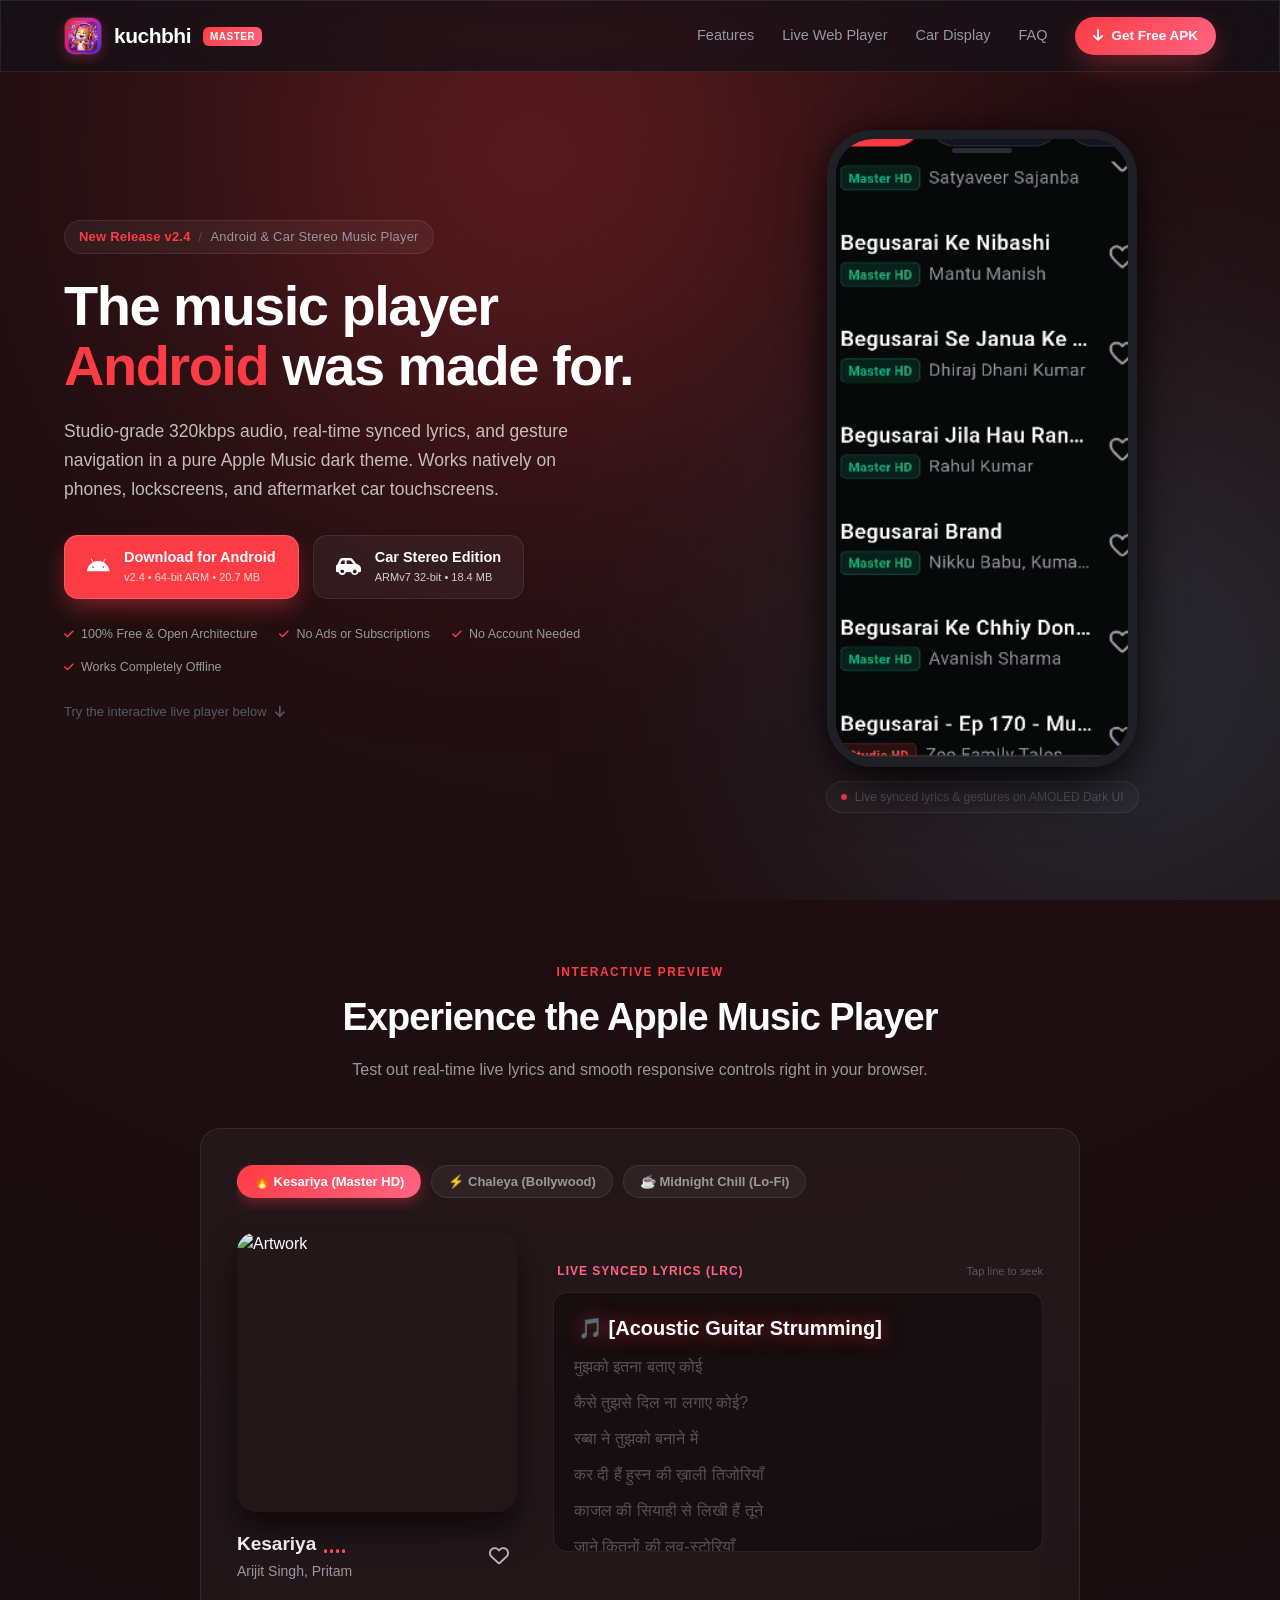
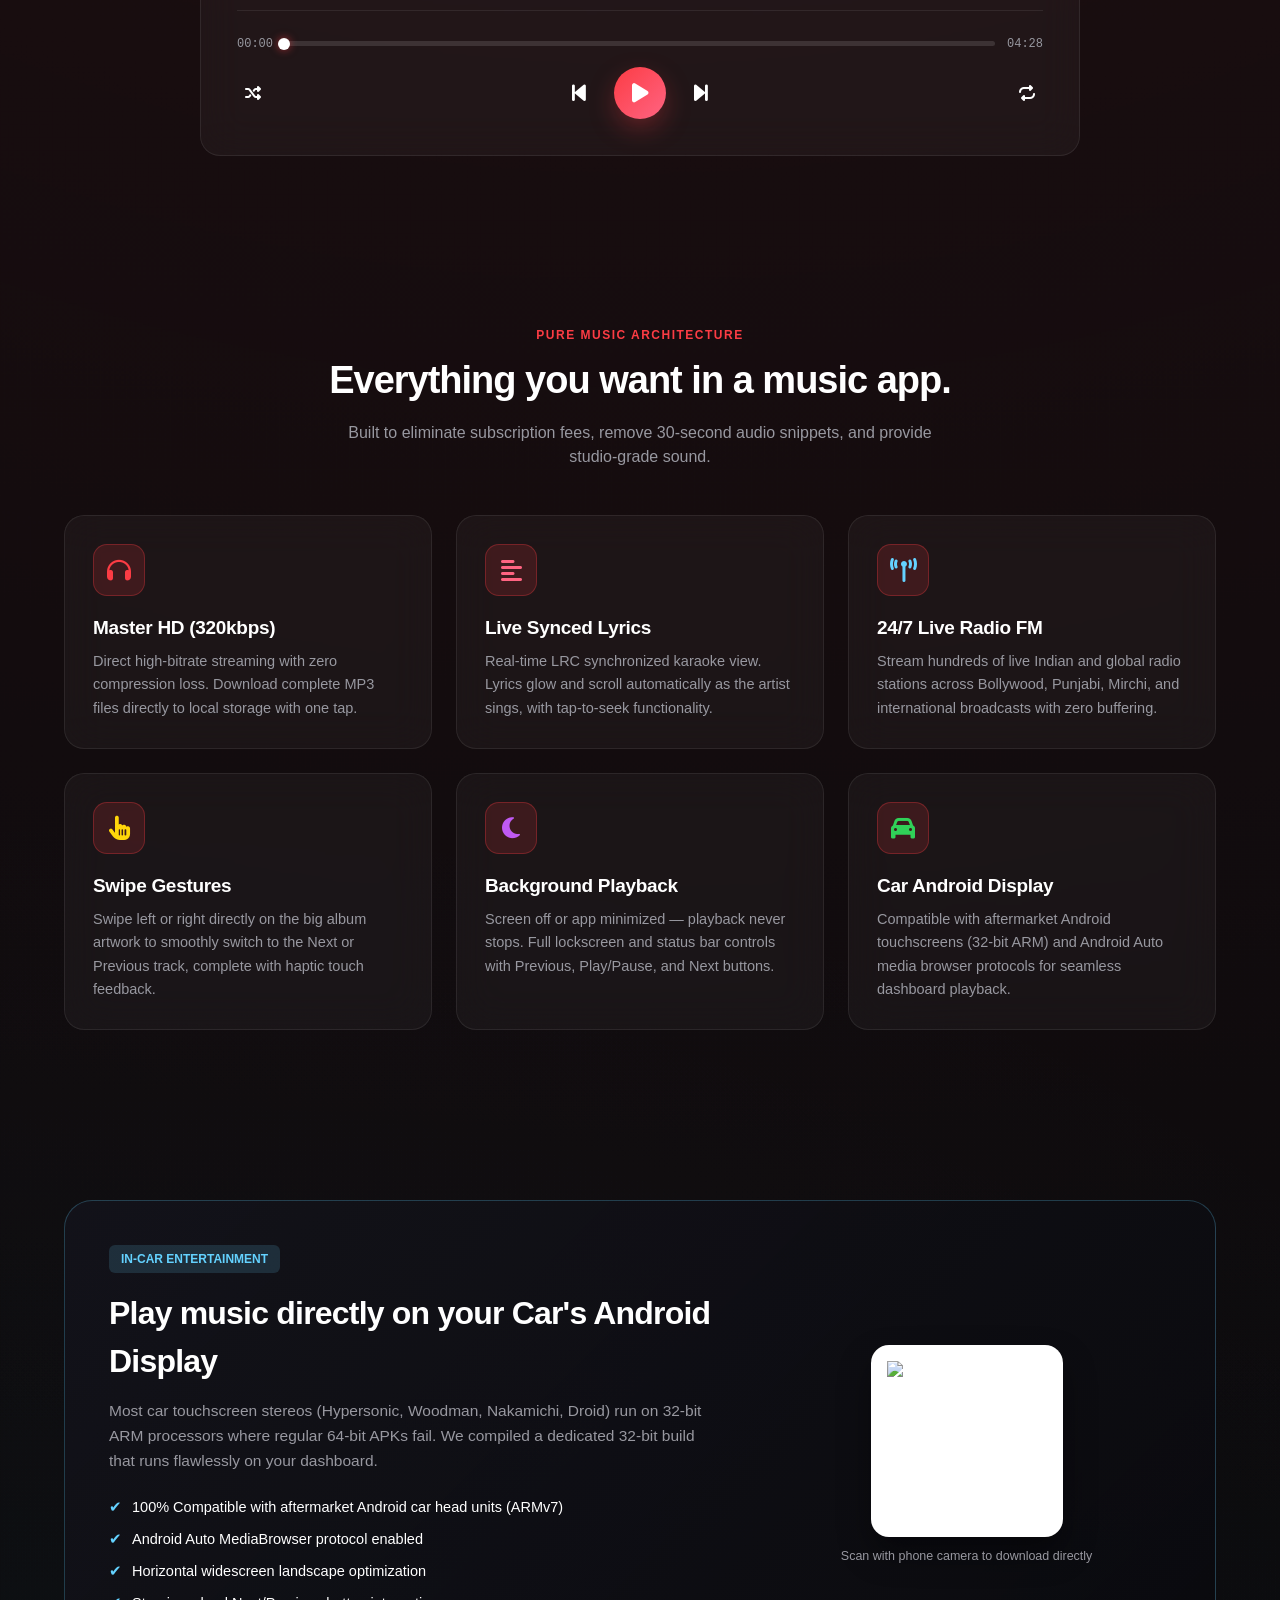
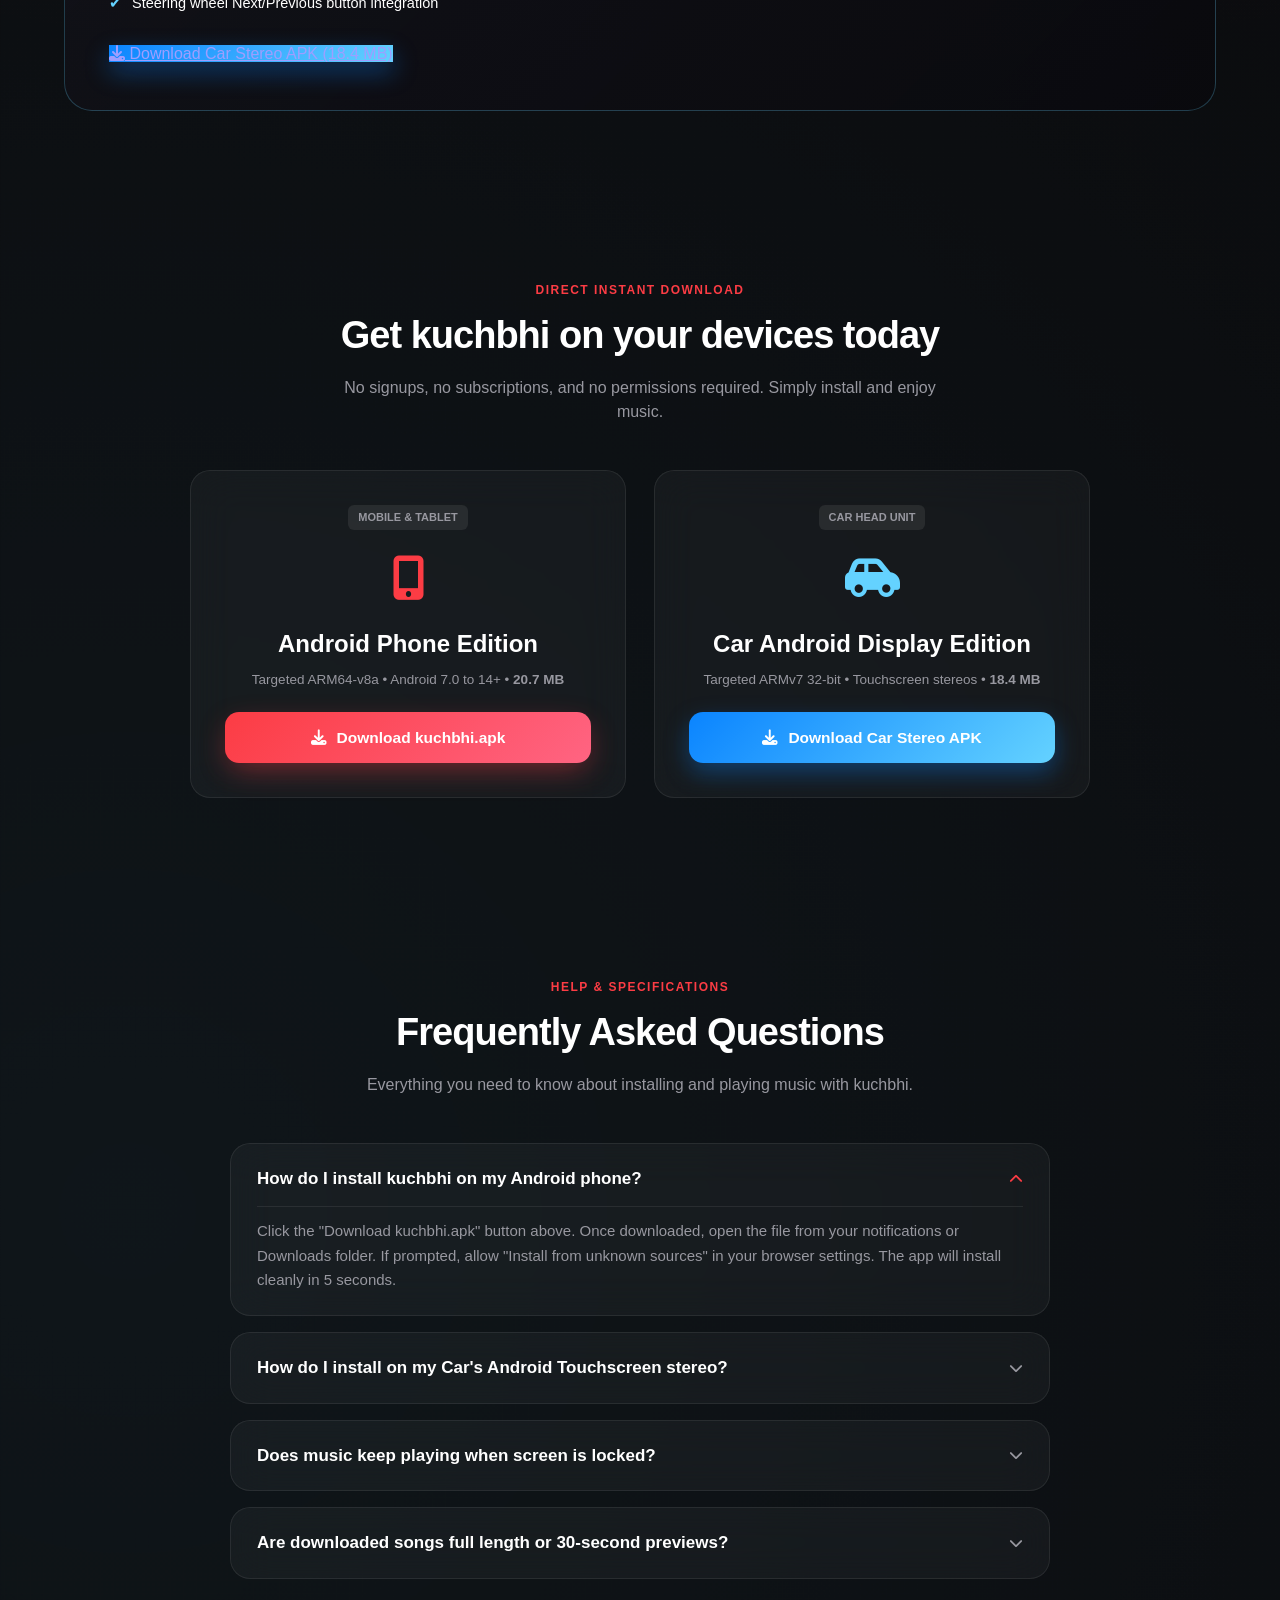
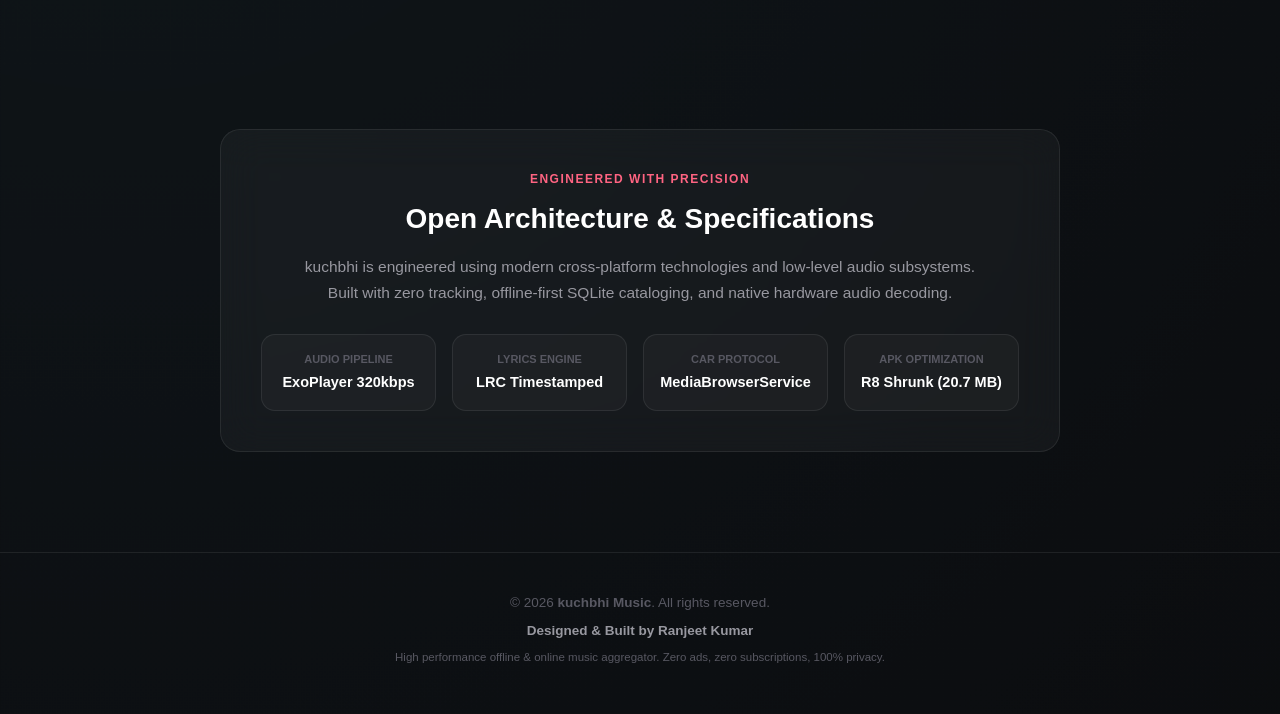
==== index.html @ eb6cc43f "feat: initial open-source release of kuchbhi music player and showcase website" ====
<!DOCTYPE html>
<html lang="en">
<head>
  <meta charset="UTF-8" />
  <meta name="viewport" content="width=device-width, initial-scale=1.0" />
  
  <!-- Primary Meta Tags -->
  <title>kuchbhi — Free Apple Music Player for Android & Car Stereo | Master 320kbps & Live Lyrics</title>
  <meta name="title" content="kuchbhi — Free Apple Music Player for Android & Car Stereo | Master 320kbps & Live Lyrics" />
  <meta name="description" content="Download kuchbhi APK — 100% Free Apple Music dark frosted audio player for Android and aftermarket Car Android touchscreens. Stream & download 320kbps Master HD, real-time synced lyrics, 24/7 Live Radio FM, and swipe gestures. Zero ads, zero subscriptions." />
  <meta name="keywords" content="kuchbhi, kuchbhi apk, apple music for android, car android display music app, 320kbps music player, offline mp3 player android, synced lyrics app, android auto music player, open source music app, music streaming apk, free music app no ads" />
  <meta name="author" content="Ranjeet Kumar" />
  <meta name="robots" content="index, follow, max-image-preview:large, max-snippet:-1, max-video-preview:-1" />
  <meta name="theme-color" content="#0A0A0C" />
  <meta name="color-scheme" content="dark" />
  <link rel="canonical" href="https://kuchbhi.app/" />

  <!-- PWA & Mobile Capabilities -->
  <link rel="manifest" href="manifest.json" />
  <meta name="mobile-web-app-capable" content="yes" />
  <meta name="apple-mobile-web-app-capable" content="yes" />
  <meta name="apple-mobile-web-app-status-bar-style" content="black-translucent" />
  <meta name="apple-mobile-web-app-title" content="kuchbhi" />

  <!-- Open Graph / Facebook / WhatsApp -->
  <meta property="og:type" content="website" />
  <meta property="og:url" content="https://kuchbhi.app/" />
  <meta property="og:title" content="kuchbhi — Free Apple Music Player for Android & Car Stereo" />
  <meta property="og:description" content="Stream & download 320kbps Master HD tracks with real-time synced lyrics, swipe controls, and Car Android screen compatibility. 100% Free, zero ads." />
  <meta property="og:image" content="https://kuchbhi.app/assets/images/kuchbhi_icon.jpg" />
  <meta property="og:image:width" content="512" />
  <meta property="og:image:height" content="512" />
  <meta property="og:image:alt" content="kuchbhi Master HD Music App Icon" />
  <meta property="og:site_name" content="kuchbhi Music" />
  <meta property="og:locale" content="en_US" />

  <!-- Twitter Cards -->
  <meta name="twitter:card" content="summary_large_image" />
  <meta name="twitter:url" content="https://kuchbhi.app/" />
  <meta name="twitter:title" content="kuchbhi — Free Apple Music Player for Android & Car" />
  <meta name="twitter:description" content="Studio Master 320kbps streaming, live synced lyrics, and aftermarket Car stereo compatibility. Zero ads, completely free." />
  <meta name="twitter:image" content="https://kuchbhi.app/assets/images/kuchbhi_icon.jpg" />

  <!-- Favicon -->
  <link rel="icon" type="image/jpeg" href="assets/images/kuchbhi_icon.jpg" />
  <link rel="apple-touch-icon" href="assets/images/kuchbhi_icon.jpg" />

  <!-- Preconnect for performance -->
  <link rel="preconnect" href="https://cdnjs.cloudflare.com" crossorigin />
  <link rel="preconnect" href="https://fonts.googleapis.com" crossorigin />
  <link rel="preconnect" href="https://c.saavncdn.com" crossorigin />

  <!-- Font Awesome Icons -->
  <link rel="stylesheet" href="https://cdnjs.cloudflare.com/ajax/libs/font-awesome/6.4.0/css/all.min.css" />

  <!-- Stylesheet -->
  <link rel="stylesheet" href="assets/css/style.css" />

  <!-- Structured Data (JSON-LD) for Rich Google Snippets -->
  <script type="application/ld+json">
  {
    "@context": "https://schema.org",
    "@graph": [
      {
        "@type": "SoftwareApplication",
        "@id": "https://kuchbhi.app/#application",
        "name": "kuchbhi",
        "operatingSystem": "Android 7.0 and up (Phone & Car Display)",
        "applicationCategory": "MultimediaApplication",
        "applicationSubCategory": "AudioApplication",
        "softwareVersion": "2.4.0",
        "fileSize": "20.7MB",
        "fileFormat": "application/vnd.android.package-archive",
        "offers": {
          "@type": "Offer",
          "price": "0",
          "priceCurrency": "USD"
        },
        "aggregateRating": {
          "@type": "AggregateRating",
          "ratingValue": "4.9",
          "ratingCount": "1250",
          "bestRating": "5",
          "worstRating": "1"
        },
        "author": {
          "@type": "Person",
          "name": "Ranjeet Kumar"
        },
        "description": "100% Free Apple Music inspired Master HD audio player and music downloader for Android and Car Touchscreen stereos. Features real-time synced lyrics, 24/7 Live FM, swipe gestures, and zero advertisements.",
        "downloadUrl": "https://kuchbhi.app/downloads/kuchbhi.apk",
        "screenshot": "https://kuchbhi.app/assets/images/app_screenshot.png",
        "featureList": [
          "320kbps Master HD Audio",
          "Real-time Synced Karaoke Lyrics (LRC)",
          "Aftermarket Car Android Display Compatibility (ARMv7 32-bit)",
          "Swipe Gestures on Album Art",
          "24/7 Live Radio FM Stations",
          "Instant 0ms Favorite Reactivity",
          "Background Playback & Lockscreen Notification Controls",
          "Offline MP3 Downloads with Tagging"
        ]
      },
      {
        "@type": "WebSite",
        "@id": "https://kuchbhi.app/#website",
        "url": "https://kuchbhi.app/",
        "name": "kuchbhi Music",
        "description": "Apple Music Inspired Master HD Music Player for Android & Car Stereo",
        "publisher": {
          "@type": "Person",
          "name": "Ranjeet Kumar"
        }
      },
      {
        "@type": "FAQPage",
        "@id": "https://kuchbhi.app/#faq",
        "mainEntity": [
          {
            "@type": "Question",
            "name": "Is kuchbhi really 100% free with no subscription or advertisements?",
            "acceptedAnswer": {
              "@type": "Answer",
              "text": "Yes! kuchbhi is completely free with zero subscription fees, zero premium paywalls, and zero ads. You get full access to 320kbps Master HD streaming, real-time live lyrics, and unlimited offline downloads directly out of the box."
            }
          },
          {
            "@type": "Question",
            "name": "Why didn't normal music apps work on my Car's Android Display?",
            "acceptedAnswer": {
              "@type": "Answer",
              "text": "Most aftermarket Android touchscreen car stereos (Hypersonic, Woodman, Droid, Allwinner) run on 32-bit ARM (armeabi-v7a) processors. Typical phone APKs are 64-bit (arm64-v8a) which fail to install. We provide a dedicated 32-bit APK (kuchbhi-car-display.apk) optimized for car stereo hardware."
            }
          },
          {
            "@type": "Question",
            "name": "How does the real-time Synced Lyrics (LRC) work?",
            "acceptedAnswer": {
              "@type": "Answer",
              "text": "The app parses timestamped LRC files with millisecond precision, highlighting the currently sung line with Apple Music-style frosted glow and smooth auto-scrolling. You can also tap any line to seek directly to that second."
            }
          },
          {
            "@type": "Question",
            "name": "Does music keep playing in the background when my phone screen is locked?",
            "acceptedAnswer": {
              "@type": "Answer",
              "text": "Yes. kuchbhi uses a persistent native Android Foreground Audio Service with lockscreen playback controls, notification buttons (Previous, Play/Pause, Next), and uninterrupted background playback."
            }
          },
          {
            "@type": "Question",
            "name": "Are downloaded songs full length or 30-second previews?",
            "acceptedAnswer": {
              "@type": "Answer",
              "text": "All tracks in kuchbhi are 100% full-length songs in CD Master 320kbps audio quality. 30-second preview clips have been completely eliminated."
            }
          }
        ]
      }
    ]
  }
  </script>
</head>
<body>

  <!-- Ambient Light Glow Blobs (Contained to prevent horizontal scrolling) -->
  <div class="ambient-glow-wrapper" aria-hidden="true">
    <div class="ambient-glow glow-1"></div>
    <div class="ambient-glow glow-2"></div>
  </div>

  <!-- Navigation Bar -->
  <header class="site-header">
    <nav class="navbar glass" aria-label="Main Navigation">
      <div class="container nav-container">
        <a href="#" class="nav-brand" aria-label="kuchbhi Home">
          <img src="assets/images/kuchbhi_icon.jpg" alt="kuchbhi Logo" width="38" height="38" />
          <span class="brand-text">kuchbhi</span>
          <span class="brand-badge">MASTER</span>
        </a>

        <!-- Desktop Navigation Links -->
        <div class="nav-links">
          <a href="#features" class="nav-link">Features</a>
          <a href="#player-demo" class="nav-link">Live Web Player</a>
          <a href="#car-support" class="nav-link">Car Display</a>
          <a href="#faq" class="nav-link">FAQ</a>
          <a href="#download" class="btn-nav-download" aria-label="Download kuchbhi APK">
            <i class="fas fa-arrow-down"></i> Get Free APK
          </a>
        </div>

        <!-- Mobile Quick Actions -->
        <div class="nav-mobile-actions">
          <a href="#download" class="btn-nav-mobile-apk" aria-label="Download APK">
            <i class="fas fa-download"></i> Get APK
          </a>
          <button class="nav-toggle" id="nav-toggle" aria-label="Toggle navigation menu" type="button">
            <i class="fas fa-bars"></i>
          </button>
        </div>
      </div>
    </nav>
  </header>

  <!-- Main Content Landmark -->
  <main id="main-content">

  <!-- Hero Section — Human-Crafted, Authentic, Grounded -->
  <section class="hero" id="home">
    <div class="container hero-grid">
      <div class="hero-content">
        <!-- Eyebrow Tag -->
        <div class="hero-eyebrow">
          <span class="eyebrow-accent">New Release v2.4</span>
          <span style="opacity: 0.35;">/</span>
          <span>Android & Car Stereo Music Player</span>
        </div>

        <!-- Headline -->
        <h1 class="hero-title">
          The music player<br />
          <span class="text-accent">Android</span> was made for.
        </h1>

        <!-- Subtitle -->
        <p class="hero-subtitle">
          Studio-grade 320kbps audio, real-time synced lyrics, and gesture navigation in a pure Apple Music dark theme. Works natively on phones, lockscreens, and aftermarket car touchscreens.
        </p>

        <!-- Solid Download Action Buttons -->
        <div class="hero-actions">
          <a href="downloads/kuchbhi.apk" download class="btn-download-primary" title="Download kuchbhi APK for Android Phone">
            <i class="fab fa-android btn-download-icon"></i>
            <div class="btn-download-text">
              <strong>Download for Android</strong>
              <span>v2.4 • 64-bit ARM • 20.7 MB</span>
            </div>
          </a>

          <a href="downloads/kuchbhi-car-display.apk" download class="btn-download-secondary" title="Download kuchbhi APK for Car Android Touchscreen">
            <i class="fas fa-car-side btn-download-icon"></i>
            <div class="btn-download-text">
              <strong>Car Stereo Edition</strong>
              <span>ARMv7 32-bit • 18.4 MB</span>
            </div>
          </a>
        </div>

        <!-- Honest Value Checklist -->
        <div class="hero-guarantee">
          <span><i class="fas fa-check"></i> 100% Free & Open Architecture</span>
          <span><i class="fas fa-check"></i> No Ads or Subscriptions</span>
          <span><i class="fas fa-check"></i> No Account Needed</span>
          <span><i class="fas fa-check"></i> Works Completely Offline</span>
        </div>

        <!-- Try Web Player invitation -->
        <div class="hero-try-web">
          <a href="#player-demo" class="hero-web-link">
            <span>Try the interactive live player below</span>
            <i class="fas fa-arrow-down"></i>
          </a>
        </div>
      </div>

      <!-- Authentic Device Showcase (Proportional, Real Screenshot, Clean) -->
      <div class="hero-device-showcase">
        <div class="device-frame">
          <div class="device-speaker"></div>
          <img src="assets/images/app_screenshot.png" alt="kuchbhi Android player interface showing Kesariya and synced lyrics" class="device-screen" loading="eager" />
        </div>
        <div class="device-caption">
          <span class="caption-dot"></span>
          <span>Live synced lyrics & gestures on AMOLED Dark UI</span>
        </div>
      </div>
    </div>
  </section>

  <!-- Live Web Player Demo Section -->
  <section class="demo-section" id="player-demo">
    <div class="container">
      <div class="section-header">
        <div class="section-tag">Interactive Preview</div>
        <h2 class="section-title">Experience the Apple Music Player</h2>
        <p class="section-subtitle">
          Test out real-time live lyrics and smooth responsive controls right in your browser.
        </p>
      </div>

      <div class="glass-card player-demo-card">
        <!-- Song Selector Pills -->
        <div class="demo-song-selector">
          <button class="demo-song-pill active">🔥 Kesariya (Master HD)</button>
          <button class="demo-song-pill">⚡ Chaleya (Bollywood)</button>
          <button class="demo-song-pill">☕ Midnight Chill (Lo-Fi)</button>
        </div>

        <div class="player-demo-grid">
          <!-- Artwork & Title -->
          <div class="player-left">
            <div class="player-artwork-box">
              <img id="player-artwork" src="https://c.saavncdn.com/191/Kesariya-From-Brahmastra-Hindi-2022-20220717092820-500x500.jpg" alt="Artwork" />
            </div>
            <div style="margin-top: 18px; display: flex; justify-content: space-between; align-items: center;">
              <div>
                <div style="display: flex; align-items: center; gap: 8px;">
                  <h3 id="player-title" style="font-size: 19px; font-weight: 750;">Kesariya</h3>
                  <!-- Soundwave Equalizer -->
                  <div id="player-soundwave" class="soundwave paused">
                    <span class="soundwave-bar"></span>
                    <span class="soundwave-bar"></span>
                    <span class="soundwave-bar"></span>
                    <span class="soundwave-bar"></span>
                  </div>
                </div>
                <p id="player-artist" style="font-size: 14px; color: var(--text-secondary); margin-top: 2px;">Arijit Singh, Pritam</p>
              </div>
              <button id="player-fav-btn" class="btn-control" style="font-size: 20px;">
                <i class="far fa-heart" style="color: rgba(255,255,255,0.7);"></i>
              </button>
            </div>
          </div>

          <!-- Real-Time Live Lyrics Box -->
          <div class="player-right">
            <div style="display: flex; justify-content: space-between; align-items: center; margin-bottom: 12px;">
              <span style="font-size: 12px; font-weight: 700; color: var(--apple-pink); text-transform: uppercase; letter-spacing: 1px;">
                <i class="fas fa-sparkles"></i> Live Synced Lyrics (LRC)
              </span>
              <span style="font-size: 11px; color: var(--text-muted);">Tap line to seek</span>
            </div>

            <div id="lyrics-container" class="live-lyrics-pane">
              <!-- Lyrics loaded dynamically by player.js -->
            </div>
          </div>
        </div>

        <!-- Controls & Progress Bar -->
        <div class="player-controls-strip">
          <div class="progress-bar-container">
            <span id="time-current" class="time-label">00:00</span>
            <div id="progress-track" class="progress-track">
              <div id="progress-fill" class="progress-fill"></div>
            </div>
            <span id="time-total" class="time-label">04:28</span>
          </div>

          <div class="controls-actions">
            <div style="display: flex; gap: 8px;">
              <button class="btn-control"><i class="fas fa-random" style="font-size: 16px;"></i></button>
            </div>

            <div style="display: flex; align-items: center; gap: 20px;">
              <button id="prev-btn" class="btn-control"><i class="fas fa-backward-step"></i></button>
              <button id="play-btn" class="btn-control btn-play-large"><i class="fas fa-play"></i></button>
              <button id="next-btn" class="btn-control"><i class="fas fa-forward-step"></i></button>
            </div>

            <div style="display: flex; gap: 8px;">
              <button class="btn-control"><i class="fas fa-repeat" style="font-size: 16px;"></i></button>
            </div>
          </div>
        </div>
      </div>
    </div>
  </section>

  <!-- Features Grid Section -->
  <section class="features-section" id="features">
    <div class="container">
      <div class="section-header">
        <div class="section-tag">Pure Music Architecture</div>
        <h2 class="section-title">Everything you want in a music app.</h2>
        <p class="section-subtitle">
          Built to eliminate subscription fees, remove 30-second audio snippets, and provide studio-grade sound.
        </p>
      </div>

      <div class="features-grid">
        <!-- Feature 1 -->
        <div class="glass-card feature-card">
          <div class="feature-icon-box">
            <i class="fas fa-headphones" style="color: var(--apple-red);"></i>
          </div>
          <h3 class="feature-title">Master HD (320kbps)</h3>
          <p class="feature-desc">
            Direct high-bitrate streaming with zero compression loss. Download complete MP3 files directly to local storage with one tap.
          </p>
        </div>

        <!-- Feature 2 -->
        <div class="glass-card feature-card">
          <div class="feature-icon-box">
            <i class="fas fa-align-left" style="color: var(--apple-pink);"></i>
          </div>
          <h3 class="feature-title">Live Synced Lyrics</h3>
          <p class="feature-desc">
            Real-time LRC synchronized karaoke view. Lyrics glow and scroll automatically as the artist sings, with tap-to-seek functionality.
          </p>
        </div>

        <!-- Feature 3 -->
        <div class="glass-card feature-card">
          <div class="feature-icon-box">
            <i class="fas fa-broadcast-tower" style="color: var(--accent-cyan);"></i>
          </div>
          <h3 class="feature-title">24/7 Live Radio FM</h3>
          <p class="feature-desc">
            Stream hundreds of live Indian and global radio stations across Bollywood, Punjabi, Mirchi, and international broadcasts with zero buffering.
          </p>
        </div>

        <!-- Feature 4 -->
        <div class="glass-card feature-card">
          <div class="feature-icon-box">
            <i class="fas fa-hand-pointer" style="color: var(--accent-amber);"></i>
          </div>
          <h3 class="feature-title">Swipe Gestures</h3>
          <p class="feature-desc">
            Swipe left or right directly on the big album artwork to smoothly switch to the Next or Previous track, complete with haptic touch feedback.
          </p>
        </div>

        <!-- Feature 5 -->
        <div class="glass-card feature-card">
          <div class="feature-icon-box">
            <i class="fas fa-moon" style="color: var(--accent-purple);"></i>
          </div>
          <h3 class="feature-title">Background Playback</h3>
          <p class="feature-desc">
            Screen off or app minimized — playback never stops. Full lockscreen and status bar controls with Previous, Play/Pause, and Next buttons.
          </p>
        </div>

        <!-- Feature 6 -->
        <div class="glass-card feature-card">
          <div class="feature-icon-box">
            <i class="fas fa-car" style="color: var(--accent-green);"></i>
          </div>
          <h3 class="feature-title">Car Android Display</h3>
          <p class="feature-desc">
            Compatible with aftermarket Android touchscreens (32-bit ARM) and Android Auto media browser protocols for seamless dashboard playback.
          </p>
        </div>
      </div>
    </div>
  </section>

  <!-- Car Android Display Spotlight -->
  <section class="car-spotlight" id="car-support">
    <div class="container">
      <div class="car-card">
        <div class="car-info">
          <span class="car-badge">In-Car Entertainment</span>
          <h2 class="car-title">Play music directly on your Car's Android Display</h2>
          <p class="car-desc">
            Most car touchscreen stereos (Hypersonic, Woodman, Nakamichi, Droid) run on 32-bit ARM processors where regular 64-bit APKs fail. We compiled a dedicated 32-bit build that runs flawlessly on your dashboard.
          </p>
          <ul class="car-features-list">
            <li><span>✔</span> 100% Compatible with aftermarket Android car head units (ARMv7)</li>
            <li><span>✔</span> Android Auto MediaBrowser protocol enabled</li>
            <li><span>✔</span> Horizontal widescreen landscape optimization</li>
            <li><span>✔</span> Steering wheel Next/Previous button integration</li>
          </ul>

          <a href="downloads/kuchbhi-car-display.apk" download class="btn-primary" style="background: linear-gradient(135deg, #0A84FF, #64D2FF); box-shadow: 0 10px 25px rgba(10, 132, 255, 0.4);">
            <i class="fas fa-download"></i> Download Car Stereo APK (18.4 MB)
          </a>
        </div>

        <div style="text-align: center;">
          <div class="qr-box">
            <!-- Dynamic QR Code pointing to downloads -->
            <img src="https://api.qrserver.com/v1/create-qr-code/?size=180x180&data=https://kuchbhi.app/download" alt="Download QR Code" />
          </div>
          <p style="font-size: 12.5px; color: var(--text-secondary); margin-top: 10px;">
            Scan with phone camera to download directly
          </p>
        </div>
      </div>
    </div>
  </section>

  <!-- Download Section -->
  <section class="download-section" id="download">
    <div class="container">
      <div class="section-header">
        <div class="section-tag">Direct Instant Download</div>
        <h2 class="section-title">Get kuchbhi on your devices today</h2>
        <p class="section-subtitle">
          No signups, no subscriptions, and no permissions required. Simply install and enjoy music.
        </p>
      </div>

      <div class="download-cards-grid">
        <!-- Mobile Download Card -->
        <div class="glass-card download-card">
          <span class="download-card-badge">MOBILE & TABLET</span>
          <div style="font-size: 44px; color: var(--apple-red); margin-bottom: 14px;">
            <i class="fas fa-mobile-screen-button"></i>
          </div>
          <h3 class="download-card-title">Android Phone Edition</h3>
          <p class="download-card-meta">
            Targeted ARM64-v8a • Android 7.0 to 14+ • <strong>20.7 MB</strong>
          </p>
          <a href="downloads/kuchbhi.apk" download class="btn-download-big btn-mobile-download">
            <i class="fas fa-download"></i> Download kuchbhi.apk
          </a>
        </div>

        <!-- Car Stereo Download Card -->
        <div class="glass-card download-card">
          <span class="download-card-badge">CAR HEAD UNIT</span>
          <div style="font-size: 44px; color: var(--accent-cyan); margin-bottom: 14px;">
            <i class="fas fa-car-side"></i>
          </div>
          <h3 class="download-card-title">Car Android Display Edition</h3>
          <p class="download-card-meta">
            Targeted ARMv7 32-bit • Touchscreen stereos • <strong>18.4 MB</strong>
          </p>
          <a href="downloads/kuchbhi-car-display.apk" download class="btn-download-big btn-car-download">
            <i class="fas fa-download"></i> Download Car Stereo APK
          </a>
        </div>
      </div>
    </div>
  </section>

  <!-- FAQ Section -->
  <section class="faq-section" id="faq">
    <div class="container">
      <div class="section-header">
        <div class="section-tag">Help & Specifications</div>
        <h2 class="section-title">Frequently Asked Questions</h2>
        <p class="section-subtitle">
          Everything you need to know about installing and playing music with kuchbhi.
        </p>
      </div>

      <div class="faq-grid">
        <div class="glass-card faq-card open">
          <div class="faq-header">
            <span>How do I install kuchbhi on my Android phone?</span>
            <i class="fas fa-chevron-down faq-icon"></i>
          </div>
          <div class="faq-answer">
            Click the "Download kuchbhi.apk" button above. Once downloaded, open the file from your notifications or Downloads folder. If prompted, allow "Install from unknown sources" in your browser settings. The app will install cleanly in 5 seconds.
          </div>
        </div>

        <div class="glass-card faq-card">
          <div class="faq-header">
            <span>How do I install on my Car's Android Touchscreen stereo?</span>
            <i class="fas fa-chevron-down faq-icon"></i>
          </div>
          <div class="faq-answer">
            Download the <strong>"Car Android Display Edition" (18.4 MB)</strong>. Copy the APK file to a USB pen drive, plug the pen drive into your car's USB port, open the File Manager app on your car screen, and tap the APK to install. It is specially compiled for 32-bit car processors (Woodman, Hypersonic, Droid, Allwinner).
          </div>
        </div>

        <div class="glass-card faq-card">
          <div class="faq-header">
            <span>Does music keep playing when screen is locked?</span>
            <i class="fas fa-chevron-down faq-icon"></i>
          </div>
          <div class="faq-answer">
            Yes! kuchbhi utilizes Android foreground media service and ExoPlayer native playlist architecture. Playback continues uninterrupted in the background, with full media controls (Previous, Play/Pause, Next) available on your lockscreen and notification drawer.
          </div>
        </div>

        <div class="glass-card faq-card">
          <div class="faq-header">
            <span>Are downloaded songs full length or 30-second previews?</span>
            <i class="fas fa-chevron-down faq-icon"></i>
          </div>
          <div class="faq-answer">
            All tracks in kuchbhi are 100% full-length songs (3 to 6+ minutes) in CD Master 320kbps audio quality. 30-second preview clips have been completely eliminated.
          </div>
        </div>
      </div>
    </div>
  </section>

  <!-- Technical Overview & Architecture Section (Zero Personal Info) -->
  <section class="overview-section">
    <div class="container">
      <div class="glass-card overview-card">
        <div class="overview-tag">Engineered with Precision</div>
        <h2 class="overview-title">Open Architecture & Specifications</h2>
        <p class="overview-desc">
          kuchbhi is engineered using modern cross-platform technologies and low-level audio subsystems. Built with zero tracking, offline-first SQLite cataloging, and native hardware audio decoding.
        </p>

        <div class="specs-grid">
          <div class="spec-box">
            <div class="spec-title">Audio Pipeline</div>
            <div class="spec-val">ExoPlayer 320kbps</div>
          </div>
          <div class="spec-box">
            <div class="spec-title">Lyrics Engine</div>
            <div class="spec-val">LRC Timestamped</div>
          </div>
          <div class="spec-box">
            <div class="spec-title">Car Protocol</div>
            <div class="spec-val">MediaBrowserService</div>
          </div>
          <div class="spec-box">
            <div class="spec-title">APK Optimization</div>
            <div class="spec-val">R8 Shrunk (20.7 MB)</div>
          </div>
        </div>
      </div>
    </div>
  </section>
  </main>

  <!-- Footer -->
  <footer class="footer">
    <div class="container">
      <p>
        &copy; 2026 <strong>kuchbhi Music</strong>. All rights reserved.
      </p>
      <p class="footer-credit">
        Designed & Built by <strong>Ranjeet Kumar</strong>
      </p>
      <p style="font-size: 11.5px; color: var(--text-muted); margin-top: 6px;">
        High performance offline & online music aggregator. Zero ads, zero subscriptions, 100% privacy.
      </p>
    </div>
  </footer>

  <!-- Scripts -->
  <script src="assets/js/player.js"></script>
</body>
</html>
---- assets/css/style.css ----
/* ===================================================================
   kuchbhi — Apple Music Inspired Dark Showcase Website
   Designed for High Impact, Glassmorphism, and Fluid Responsiveness
   =================================================================== */

:root {
  --bg-primary: #0A0A0C;
  --bg-secondary: #121216;
  --bg-glass: rgba(18, 18, 24, 0.78);
  --bg-glass-card: rgba(255, 255, 255, 0.04);
  --bg-glass-card-hover: rgba(255, 255, 255, 0.07);

  --apple-red: #FC3C44;
  --apple-pink: #FF6482;
  --apple-gradient: linear-gradient(135deg, #FC3C44 0%, #FF6482 100%);
  --accent-cyan: #64D2FF;
  --accent-green: #30D158;
  --accent-amber: #FFD60A;
  --accent-purple: #BF5AF2;

  --border-light: rgba(255, 255, 255, 0.08);
  --border-hover: rgba(252, 60, 68, 0.4);

  --text-primary: #FFFFFF;
  --text-secondary: #9898A0;
  --text-muted: #585862;

  --font-family: -apple-system, BlinkMacSystemFont, "SF Pro Display", "SF Pro Text", "Inter", "Segoe UI", sans-serif;
  --shadow-red: 0 10px 30px -5px rgba(252, 60, 68, 0.45);
  --shadow-card: 0 20px 40px -15px rgba(0, 0, 0, 0.75);
  --radius-sm: 8px;
  --radius-md: 14px;
  --radius-lg: 20px;
  --radius-xl: 28px;
}

* {
  margin: 0;
  padding: 0;
  box-sizing: border-box;
}

html, body {
  width: 100%;
  max-width: 100vw;
  overflow-x: hidden;
  position: relative;
}

html {
  scroll-behavior: smooth;
  font-family: var(--font-family);
  background-color: var(--bg-primary);
  color: var(--text-primary);
  -webkit-font-smoothing: antialiased;
}

body {
  background: radial-gradient(circle at 50% 0%, rgba(252, 60, 68, 0.12) 0%, transparent 60%),
              radial-gradient(circle at 10% 80%, rgba(100, 210, 255, 0.06) 0%, transparent 45%),
              var(--bg-primary);
  min-height: 100vh;
  line-height: 1.5;
}

/* Scrollbar */
::-webkit-scrollbar {
  width: 8px;
}
::-webkit-scrollbar-track {
  background: var(--bg-primary);
}
::-webkit-scrollbar-thumb {
  background: rgba(255, 255, 255, 0.15);
  border-radius: 4px;
}
::-webkit-scrollbar-thumb:hover {
  background: var(--apple-red);
}

/* Ambient Background Blur Blobs (Contained within fixed boundary) */
.ambient-glow-wrapper {
  position: fixed;
  top: 0;
  left: 0;
  width: 100vw;
  height: 100vh;
  overflow: hidden;
  pointer-events: none;
  z-index: 0;
}

.ambient-glow {
  position: absolute;
  width: 550px;
  height: 550px;
  border-radius: 50%;
  filter: blur(150px);
  pointer-events: none;
  z-index: 0;
  opacity: 0.32;
}
.glow-1 {
  top: -120px;
  left: 20%;
  background: var(--apple-red);
}
.glow-2 {
  top: 45%;
  right: -120px;
  background: var(--accent-cyan);
  opacity: 0.18;
}

/* Container */
.container {
  width: 100%;
  max-width: 1200px;
  margin: 0 auto;
  padding: 0 clamp(16px, 4vw, 24px);
  position: relative;
  z-index: 1;
}

/* Glassmorphism Classes */
.glass {
  background: var(--bg-glass);
  backdrop-filter: blur(28px) saturate(180%);
  -webkit-backdrop-filter: blur(28px) saturate(180%);
  border: 1px solid var(--border-light);
}

.glass-card {
  background: var(--bg-glass-card);
  backdrop-filter: blur(20px);
  -webkit-backdrop-filter: blur(20px);
  border: 1px solid var(--border-light);
  border-radius: var(--radius-lg);
  transition: all 0.3s cubic-bezier(0.16, 1, 0.3, 1);
}

.glass-card:hover {
  background: var(--bg-glass-card-hover);
  border-color: var(--border-hover);
  transform: translateY(-4px);
  box-shadow: var(--shadow-card);
}

/* Navigation Bar */
.navbar {
  position: fixed;
  top: 0;
  left: 0;
  right: 0;
  height: 72px;
  z-index: 1000;
  display: flex;
  align-items: center;
  border-bottom: 1px solid var(--border-light);
}

.nav-container {
  display: flex;
  justify-content: space-between;
  align-items: center;
  width: 100%;
}

.nav-brand {
  display: flex;
  align-items: center;
  gap: 12px;
  text-decoration: none;
  color: var(--text-primary);
}

.nav-brand img {
  width: 38px;
  height: 38px;
  border-radius: 10px;
  border: 1.5px solid rgba(255, 255, 255, 0.15);
  box-shadow: 0 4px 12px rgba(252, 60, 68, 0.25);
}

.brand-text {
  font-size: 21px;
  font-weight: 800;
  letter-spacing: -0.5px;
}

.brand-badge {
  font-size: 10px;
  background: var(--apple-gradient);
  color: #fff;
  padding: 2px 7px;
  border-radius: 6px;
  font-weight: 700;
  text-transform: uppercase;
  letter-spacing: 0.5px;
}

.nav-links {
  display: flex;
  align-items: center;
  gap: 28px;
}

.nav-link {
  color: var(--text-secondary);
  text-decoration: none;
  font-size: 14.5px;
  font-weight: 500;
  transition: color 0.2s;
}

.nav-link:hover {
  color: var(--text-primary);
}

.btn-nav-download {
  display: inline-flex;
  align-items: center;
  gap: 8px;
  padding: 9px 18px;
  background: var(--apple-gradient);
  color: #fff;
  font-size: 13.5px;
  font-weight: 600;
  border-radius: 20px;
  text-decoration: none;
  box-shadow: var(--shadow-red);
  transition: all 0.25s;
}

.btn-nav-download:hover {
  opacity: 0.92;
  transform: scale(1.03);
}

/* Mobile Nav Actions in Navbar */
.nav-mobile-actions {
  display: none;
  align-items: center;
  gap: 10px;
}

.btn-nav-mobile-apk {
  display: inline-flex;
  align-items: center;
  gap: 6px;
  padding: 7px 13px;
  background: var(--apple-red);
  color: #fff;
  font-size: 12.5px;
  font-weight: 700;
  border-radius: 16px;
  text-decoration: none;
  box-shadow: 0 4px 12px rgba(252, 60, 68, 0.4);
}

.nav-toggle {
  background: rgba(255, 255, 255, 0.05);
  border: 1px solid var(--border-light);
  color: var(--text-primary);
  width: 38px;
  height: 38px;
  border-radius: 10px;
  display: flex;
  align-items: center;
  justify-content: center;
  font-size: 16px;
  cursor: pointer;
  transition: all 0.2s;
}

.nav-toggle:hover {
  background: rgba(255, 255, 255, 0.1);
}

/* ===================================================================
   Hero Section — Human-Crafted, Authentic & Restrained
   =================================================================== */
.hero {
  padding-top: 130px;
  padding-bottom: 70px;
  min-height: 86vh;
  display: flex;
  align-items: center;
  position: relative;
}

.hero-grid {
  display: grid;
  grid-template-columns: 1.15fr 0.85fr;
  gap: 52px;
  align-items: center;
}

/* Authentic Human Eyebrow */
.hero-eyebrow {
  display: inline-flex;
  align-items: center;
  gap: 8px;
  padding: 6px 14px;
  background: rgba(255, 255, 255, 0.05);
  border: 1px solid var(--border-light);
  border-radius: 24px;
  font-size: 13px;
  font-weight: 500;
  color: var(--text-secondary);
  margin-bottom: 22px;
  letter-spacing: 0.2px;
}

.eyebrow-accent {
  color: var(--apple-red);
  font-weight: 700;
}

.hero-title {
  font-size: clamp(34px, 5.2vw, 56px);
  font-weight: 850;
  line-height: 1.08;
  letter-spacing: -1.5px;
  margin-bottom: 20px;
  color: #FFFFFF;
}

.hero-title .text-accent {
  color: var(--apple-red);
}

.hero-subtitle {
  font-size: clamp(15.5px, 1.8vw, 17.5px);
  color: rgba(255, 255, 255, 0.72);
  line-height: 1.65;
  margin-bottom: 32px;
  max-width: 540px;
}

.hero-actions {
  display: flex;
  flex-wrap: wrap;
  gap: 14px;
  margin-bottom: 26px;
}

.btn-download-primary {
  display: inline-flex;
  align-items: center;
  gap: 14px;
  padding: 13px 22px;
  background: var(--apple-red);
  color: #fff;
  border-radius: 14px;
  text-decoration: none;
  font-weight: 600;
  border: 1px solid rgba(255, 255, 255, 0.15);
  box-shadow: 0 10px 25px -5px rgba(252, 60, 68, 0.5);
  transition: all 0.25s ease;
}

.btn-download-primary:hover {
  background: #e02d35;
  transform: translateY(-2px);
  box-shadow: 0 14px 30px -4px rgba(252, 60, 68, 0.65);
}

.btn-download-secondary {
  display: inline-flex;
  align-items: center;
  gap: 14px;
  padding: 13px 22px;
  background: rgba(255, 255, 255, 0.05);
  border: 1px solid var(--border-light);
  color: #fff;
  border-radius: 14px;
  text-decoration: none;
  font-weight: 600;
  backdrop-filter: blur(12px);
  transition: all 0.25s ease;
}

.btn-download-secondary:hover {
  background: rgba(255, 255, 255, 0.1);
  border-color: rgba(255, 255, 255, 0.25);
  transform: translateY(-2px);
}

.btn-download-icon {
  font-size: 20px;
}

.btn-download-text {
  display: flex;
  flex-direction: column;
  text-align: left;
}

.btn-download-text strong {
  font-size: 14.5px;
  font-weight: 700;
  line-height: 1.2;
}

.btn-download-text span {
  font-size: 11px;
  opacity: 0.78;
  font-weight: 500;
  margin-top: 2px;
}

.hero-guarantee {
  display: flex;
  flex-wrap: wrap;
  gap: 14px 22px;
  margin-bottom: 22px;
}

.hero-guarantee span {
  display: inline-flex;
  align-items: center;
  gap: 7px;
  font-size: 12.5px;
  color: var(--text-secondary);
  font-weight: 500;
}

.hero-guarantee span i {
  color: var(--apple-red);
  font-size: 11px;
}

.hero-try-web {
  margin-top: 4px;
}

.hero-web-link {
  display: inline-flex;
  align-items: center;
  gap: 8px;
  font-size: 13px;
  color: var(--text-muted);
  text-decoration: none;
  transition: color 0.2s;
}

.hero-web-link:hover {
  color: var(--text-primary);
}

/* Authentic Device Frame (No fake floating badges) */
.hero-device-showcase {
  display: flex;
  flex-direction: column;
  align-items: center;
  justify-content: center;
  position: relative;
}

.device-frame {
  width: 100%;
  max-width: 310px;
  background: #000;
  border: 9px solid #1f1f26;
  border-radius: 46px;
  box-shadow: 0 25px 60px -15px rgba(0, 0, 0, 0.95), 0 0 35px rgba(0, 0, 0, 0.5);
  overflow: hidden;
  position: relative;
  aspect-ratio: 9 / 18.5;
  margin: 0 auto;
}

.device-speaker {
  width: 60px;
  height: 5px;
  background: #2b2b35;
  border-radius: 4px;
  position: absolute;
  top: 9px;
  left: 50%;
  transform: translateX(-50%);
  z-index: 10;
}

.device-screen {
  width: 100%;
  height: 100%;
  object-fit: cover;
  display: block;
}

.device-caption {
  margin-top: 14px;
  display: inline-flex;
  align-items: center;
  gap: 8px;
  font-size: 12px;
  color: var(--text-muted);
  background: rgba(255, 255, 255, 0.03);
  padding: 6px 14px;
  border-radius: 20px;
  border: 1px solid var(--border-light);
}

.caption-dot {
  width: 6px;
  height: 6px;
  border-radius: 50%;
  background: var(--apple-red);
}

/* Section Header */
.section-header {
  text-align: center;
  margin-bottom: 46px;
}

.section-tag {
  font-size: 12px;
  font-weight: 700;
  text-transform: uppercase;
  color: var(--apple-red);
  letter-spacing: 1.5px;
  margin-bottom: 8px;
}

.section-title {
  font-size: 38px;
  font-weight: 800;
  letter-spacing: -1px;
  margin-bottom: 12px;
}

.section-subtitle {
  font-size: 16px;
  color: var(--text-secondary);
  max-width: 620px;
  margin: 0 auto;
}

/* Soundwave Equalizer Bars */
.soundwave {
  display: inline-flex;
  align-items: flex-end;
  gap: 3px;
  height: 18px;
}
.soundwave-bar {
  width: 3px;
  background: var(--apple-gradient);
  border-radius: 2px;
  animation: soundwave-anim 1.1s ease-in-out infinite alternate;
}
.soundwave-bar:nth-child(1) { height: 6px; animation-delay: 0.1s; }
.soundwave-bar:nth-child(2) { height: 16px; animation-delay: 0.3s; }
.soundwave-bar:nth-child(3) { height: 10px; animation-delay: 0.2s; }
.soundwave-bar:nth-child(4) { height: 18px; animation-delay: 0.4s; }
.soundwave.paused .soundwave-bar { animation-play-state: paused; height: 4px; }

@keyframes soundwave-anim {
  0% { height: 4px; }
  100% { height: 18px; }
}

/* Song Selector Pills in Player */
.demo-song-selector {
  display: flex;
  gap: 10px;
  overflow-x: auto;
  padding-bottom: 12px;
  margin-bottom: 22px;
}

.demo-song-pill {
  padding: 8px 16px;
  border-radius: 20px;
  background: rgba(255, 255, 255, 0.05);
  border: 1px solid var(--border-light);
  color: var(--text-secondary);
  font-size: 13px;
  font-weight: 600;
  cursor: pointer;
  white-space: nowrap;
  transition: all 0.2s;
}

.demo-song-pill.active {
  background: var(--apple-gradient);
  color: #fff;
  border-color: transparent;
  box-shadow: 0 4px 14px rgba(252, 60, 68, 0.35);
}

/* Live Player Demo Section */
.demo-section {
  padding: 80px 0;
}

.player-demo-card {
  padding: 36px;
  max-width: 880px;
  margin: 0 auto;
}

.player-demo-grid {
  display: grid;
  grid-template-columns: 280px 1fr;
  gap: 36px;
  align-items: center;
}

.player-artwork-box {
  position: relative;
  width: 280px;
  height: 280px;
  border-radius: var(--radius-lg);
  overflow: hidden;
  box-shadow: 0 16px 32px rgba(0,0,0,0.6);
}

.player-artwork-box img {
  width: 100%;
  height: 100%;
  object-fit: cover;
}

.live-lyrics-pane {
  background: rgba(0, 0, 0, 0.35);
  border: 1px solid var(--border-light);
  border-radius: var(--radius-md);
  padding: 20px;
  height: 260px;
  overflow-y: auto;
  display: flex;
  flex-direction: column;
  gap: 12px;
  scroll-behavior: smooth;
}

.lyric-row {
  font-size: 16px;
  font-weight: 500;
  color: rgba(255, 255, 255, 0.28);
  transition: all 0.25s ease;
  cursor: pointer;
}

.lyric-row.active {
  color: #fff;
  font-size: 20px;
  font-weight: 700;
  text-shadow: 0 0 20px rgba(252, 60, 68, 0.7);
  transform: translateX(4px);
}

.player-controls-strip {
  margin-top: 28px;
  padding-top: 24px;
  border-top: 1px solid var(--border-light);
  display: flex;
  flex-direction: column;
  gap: 14px;
}

.progress-bar-container {
  display: flex;
  align-items: center;
  gap: 12px;
}

.progress-track {
  flex: 1;
  height: 5px;
  background: rgba(255, 255, 255, 0.12);
  border-radius: 3px;
  position: relative;
  cursor: pointer;
}

.progress-fill {
  height: 100%;
  background: var(--apple-gradient);
  border-radius: 3px;
  width: 32%;
  position: relative;
}

.progress-fill::after {
  content: '';
  position: absolute;
  right: -5px;
  top: -3.5px;
  width: 12px;
  height: 12px;
  background: #fff;
  border-radius: 50%;
  box-shadow: 0 0 8px rgba(252, 60, 68, 0.6);
}

.time-label {
  font-size: 12px;
  color: var(--text-secondary);
  font-family: monospace;
}

.controls-actions {
  display: flex;
  justify-content: space-between;
  align-items: center;
}

.btn-control {
  background: none;
  border: none;
  color: var(--text-primary);
  font-size: 22px;
  cursor: pointer;
  padding: 8px;
  border-radius: 50%;
  transition: all 0.2s;
  display: flex;
  align-items: center;
  justify-content: center;
}

.btn-control:hover {
  color: var(--apple-red);
  transform: scale(1.1);
}

.btn-play-large {
  width: 52px;
  height: 52px;
  background: var(--apple-gradient);
  border-radius: 50%;
  color: #fff;
  box-shadow: var(--shadow-red);
}

.btn-play-large:hover {
  color: #fff;
  transform: scale(1.08);
}

/* Features Grid */
.features-section {
  padding: 90px 0;
}

.features-grid {
  display: grid;
  grid-template-columns: repeat(3, 1fr);
  gap: 24px;
}

.feature-card {
  padding: 28px;
}

.feature-icon-box {
  width: 52px;
  height: 52px;
  border-radius: 14px;
  background: rgba(252, 60, 68, 0.15);
  border: 1px solid rgba(252, 60, 68, 0.3);
  display: flex;
  align-items: center;
  justify-content: center;
  font-size: 24px;
  margin-bottom: 18px;
}

.feature-title {
  font-size: 19px;
  font-weight: 750;
  margin-bottom: 8px;
  letter-spacing: -0.3px;
}

.feature-desc {
  font-size: 14.5px;
  color: var(--text-secondary);
  line-height: 1.6;
}

/* Car Display & Android Auto Spotlight */
.car-spotlight {
  padding: 80px 0;
}

.car-card {
  padding: 44px;
  background: linear-gradient(135deg, rgba(20, 20, 28, 0.8) 0%, rgba(10, 10, 14, 0.95) 100%);
  border: 1px solid rgba(100, 210, 255, 0.25);
  border-radius: var(--radius-xl);
  display: grid;
  grid-template-columns: 1.2fr 0.8fr;
  gap: 40px;
  align-items: center;
}

.car-badge {
  display: inline-block;
  padding: 5px 12px;
  border-radius: 6px;
  background: rgba(100, 210, 255, 0.15);
  color: var(--accent-cyan);
  font-size: 12px;
  font-weight: 700;
  text-transform: uppercase;
  margin-bottom: 16px;
}

.car-title {
  font-size: 32px;
  font-weight: 800;
  letter-spacing: -0.8px;
  margin-bottom: 14px;
}

.car-desc {
  font-size: 15.5px;
  color: var(--text-secondary);
  line-height: 1.6;
  margin-bottom: 24px;
}

.car-features-list {
  list-style: none;
  display: flex;
  flex-direction: column;
  gap: 10px;
  margin-bottom: 28px;
}

.car-features-list li {
  display: flex;
  align-items: center;
  gap: 10px;
  font-size: 14.5px;
  color: var(--text-primary);
}

.car-features-list li span {
  color: var(--accent-cyan);
}

.qr-box {
  background: #fff;
  padding: 16px;
  border-radius: 18px;
  display: inline-block;
  box-shadow: 0 16px 32px rgba(0,0,0,0.4);
}

.qr-box img {
  width: 160px;
  height: 160px;
  display: block;
}

/* Download Section */
.download-section {
  padding: 90px 0;
}

.download-cards-grid {
  display: grid;
  grid-template-columns: 1fr 1fr;
  gap: 28px;
  max-width: 900px;
  margin: 0 auto;
}

.download-card {
  padding: 34px;
  display: flex;
  flex-direction: column;
  align-items: center;
  text-align: center;
}

.download-card-badge {
  font-size: 11px;
  font-weight: 700;
  padding: 4px 10px;
  border-radius: 6px;
  background: rgba(255, 255, 255, 0.08);
  color: var(--text-secondary);
  margin-bottom: 16px;
}

.download-card-title {
  font-size: 24px;
  font-weight: 800;
  margin-bottom: 8px;
}

.download-card-meta {
  font-size: 13.5px;
  color: var(--text-secondary);
  margin-bottom: 22px;
}

.btn-download-big {
  width: 100%;
  display: flex;
  align-items: center;
  justify-content: center;
  gap: 10px;
  padding: 14px 20px;
  border-radius: var(--radius-md);
  font-size: 15.5px;
  font-weight: 700;
  text-decoration: none;
  transition: all 0.25s;
}

.btn-mobile-download {
  background: var(--apple-gradient);
  color: #fff;
  box-shadow: var(--shadow-red);
}

.btn-car-download {
  background: linear-gradient(135deg, #0A84FF, #64D2FF);
  color: #fff;
  box-shadow: 0 10px 25px rgba(10, 132, 255, 0.35);
}

.btn-download-big:hover {
  transform: translateY(-2px);
  opacity: 0.94;
}

/* FAQ Accordion Section */
.faq-section {
  padding: 90px 0;
}

.faq-grid {
  max-width: 820px;
  margin: 0 auto;
  display: flex;
  flex-direction: column;
  gap: 16px;
}

.faq-card {
  padding: 22px 26px;
  cursor: pointer;
  user-select: none;
}

.faq-header {
  display: flex;
  justify-content: space-between;
  align-items: center;
  font-size: 17px;
  font-weight: 700;
}

.faq-icon {
  font-size: 14px;
  color: var(--text-secondary);
  transition: transform 0.3s ease, color 0.3s ease;
}

.faq-answer {
  margin-top: 14px;
  font-size: 15px;
  color: var(--text-secondary);
  line-height: 1.65;
  display: none;
  border-top: 1px solid var(--border-light);
  padding-top: 12px;
}

.faq-card.open .faq-answer {
  display: block;
}

.faq-card.open .faq-icon {
  transform: rotate(180deg);
  color: var(--apple-red);
}

/* App Overview / Architecture Card (Replaces Personal Info) */
.overview-section {
  padding: 60px 0 100px 0;
}

.overview-card {
  max-width: 840px;
  margin: 0 auto;
  padding: 40px;
  text-align: center;
}

.overview-tag {
  font-size: 12px;
  font-weight: 700;
  text-transform: uppercase;
  color: var(--apple-pink);
  letter-spacing: 1.5px;
  margin-bottom: 10px;
}

.overview-title {
  font-size: 28px;
  font-weight: 850;
  margin-bottom: 14px;
}

.overview-desc {
  font-size: 15.5px;
  color: var(--text-secondary);
  line-height: 1.7;
  max-width: 680px;
  margin: 0 auto 28px auto;
}

.specs-grid {
  display: grid;
  grid-template-columns: repeat(4, 1fr);
  gap: 16px;
}

.spec-box {
  padding: 16px;
  background: rgba(255, 255, 255, 0.03);
  border: 1px solid var(--border-light);
  border-radius: var(--radius-md);
}

.spec-title {
  font-size: 11px;
  font-weight: 700;
  text-transform: uppercase;
  color: var(--text-muted);
  margin-bottom: 4px;
}

.spec-val {
  font-size: 14.5px;
  font-weight: 700;
  color: var(--text-primary);
}

/* Footer */
.footer {
  border-top: 1px solid var(--border-light);
  padding: 40px 0;
  text-align: center;
  font-size: 13.5px;
  color: var(--text-muted);
}

.footer p {
  margin-bottom: 8px;
}

.footer-credit {
  color: var(--text-secondary);
  font-weight: 600;
}

/* ===================================================================
   Responsive Media Queries — Mobile, Tablet & Touch
   =================================================================== */
@media (max-width: 980px) {
  .hero {
    padding-top: 110px;
    padding-bottom: 50px;
    min-height: auto;
  }
  .hero-grid {
    grid-template-columns: 1fr;
    text-align: center;
    gap: 36px;
  }
  .hero-eyebrow {
    justify-content: center;
  }
  .hero-title {
    font-size: clamp(30px, 6vw, 46px);
  }
  .hero-subtitle {
    margin: 0 auto 26px auto;
    max-width: 520px;
  }
  .hero-actions,
  .hero-guarantee,
  .hero-try-web {
    justify-content: center;
  }
  .device-frame {
    max-width: 280px;
  }
  .player-demo-grid {
    grid-template-columns: 1fr;
    gap: 24px;
  }
  .player-artwork-box {
    max-width: 240px;
    margin: 0 auto;
  }
  .features-grid {
    grid-template-columns: repeat(2, 1fr);
    gap: 18px;
  }
  .car-card {
    grid-template-columns: 1fr;
    text-align: center;
    padding: 32px 24px;
    gap: 28px;
  }
  .car-features-list {
    align-items: flex-start;
    text-align: left;
    max-width: 380px;
    margin: 0 auto 24px auto;
  }
  .specs-grid {
    grid-template-columns: repeat(2, 1fr);
  }
}

/* Tablet & Mobile Nav Drawer Breakpoint */
@media (max-width: 880px) {
  .nav-mobile-actions {
    display: flex;
  }
  .nav-links {
    position: fixed;
    top: 72px;
    left: 0;
    right: 0;
    width: 100%;
    background: rgba(10, 10, 12, 0.98);
    backdrop-filter: blur(28px);
    -webkit-backdrop-filter: blur(28px);
    flex-direction: column;
    padding: 24px 20px;
    gap: 16px;
    border-bottom: 1px solid var(--border-light);
    transform: translateY(-140%);
    opacity: 0;
    pointer-events: none;
    transition: all 0.3s cubic-bezier(0.16, 1, 0.3, 1);
    box-shadow: 0 20px 40px rgba(0, 0, 0, 0.85);
    z-index: 999;
  }
  .nav-links.active {
    transform: translateY(0);
    opacity: 1;
    pointer-events: all;
  }
  .btn-nav-download {
    display: none;
  }
  .nav-link {
    font-size: 16px;
    padding: 8px 0;
    width: 100%;
    text-align: center;
    border-bottom: 1px solid rgba(255, 255, 255, 0.05);
  }
  .nav-link:last-of-type {
    border-bottom: none;
  }
}

/* Small Smartphone Breakpoint */
@media (max-width: 640px) {
  .container {
    padding: 0 16px;
  }
  .navbar {
    height: 64px;
  }
  .nav-brand .brand-text {
    font-size: 18px;
  }
  .nav-brand img {
    width: 32px;
    height: 32px;
  }
  .btn-nav-mobile-apk {
    padding: 6px 11px;
    font-size: 11.5px;
  }
  .nav-toggle {
    width: 34px;
    height: 34px;
    font-size: 14px;
  }
  .hero {
    padding-top: 88px;
    padding-bottom: 36px;
  }
  .hero-eyebrow {
    font-size: 11.5px;
    padding: 5px 12px;
    gap: 6px;
  }
  .hero-title {
    font-size: clamp(26px, 7.5vw, 36px);
    letter-spacing: -0.6px;
    line-height: 1.15;
    margin-bottom: 14px;
  }
  .hero-subtitle {
    font-size: 14.5px;
    line-height: 1.6;
    margin-bottom: 22px;
  }
  .hero-actions {
    flex-direction: column;
    width: 100%;
    gap: 10px;
  }
  .btn-download-primary,
  .btn-download-secondary {
    width: 100%;
    display: flex;
    align-items: center;
    justify-content: center;
    padding: 13px 16px;
    box-sizing: border-box;
  }
  .hero-guarantee {
    display: grid;
    grid-template-columns: 1fr;
    gap: 8px;
    text-align: left;
    max-width: 290px;
    margin: 0 auto 20px auto;
  }
  .hero-guarantee span {
    font-size: 12px;
  }
  .device-frame {
    max-width: 240px;
    border-width: 7px;
    border-radius: 36px;
  }
  .device-caption {
    font-size: 11px;
    padding: 5px 11px;
  }
  .section-header {
    margin-bottom: 32px;
  }
  .section-title {
    font-size: 28px;
    letter-spacing: -0.6px;
  }
  .section-subtitle {
    font-size: 14.5px;
  }
  .player-demo-card {
    padding: 18px 14px;
    border-radius: 16px;
  }
  .demo-song-selector {
    overflow-x: auto;
    flex-wrap: nowrap;
    justify-content: flex-start;
    padding-bottom: 8px;
    -webkit-overflow-scrolling: touch;
  }
  .demo-song-pill {
    white-space: nowrap;
    flex-shrink: 0;
    font-size: 12px;
    padding: 6px 12px;
  }
  .player-artwork-box {
    max-width: 200px;
  }
  .live-lyrics-pane {
    height: 220px;
    padding: 14px;
  }
  .lyric-row {
    font-size: 14.5px;
  }
  .lyric-row.active {
    font-size: 17px;
  }
  .btn-play-large {
    width: 46px;
    height: 46px;
    font-size: 18px;
  }
  .features-grid {
    grid-template-columns: 1fr;
    gap: 14px;
  }
  .feature-card {
    padding: 20px 18px;
  }
  .car-card {
    padding: 24px 16px;
  }
  .car-title {
    font-size: 24px;
  }
  .car-features-list {
    max-width: 100%;
  }
  .car-card a.btn-primary {
    width: 100%;
    box-sizing: border-box;
    font-size: 14px;
    padding: 12px 14px;
    text-align: center;
    justify-content: center;
  }
  .download-cards-grid {
    grid-template-columns: 1fr;
    gap: 14px;
  }
  .download-card {
    padding: 24px 16px;
  }
  .download-card-title {
    font-size: 20px;
  }
  .specs-grid {
    grid-template-columns: 1fr;
    gap: 10px;
  }
  .overview-card {
    padding: 24px 16px;
  }
  .overview-title {
    font-size: 24px;
  }
  .faq-card {
    padding: 16px 14px;
  }
  .faq-header {
    font-size: 14.5px;
    gap: 10px;
  }
  .faq-answer {
    font-size: 13px;
  }
}
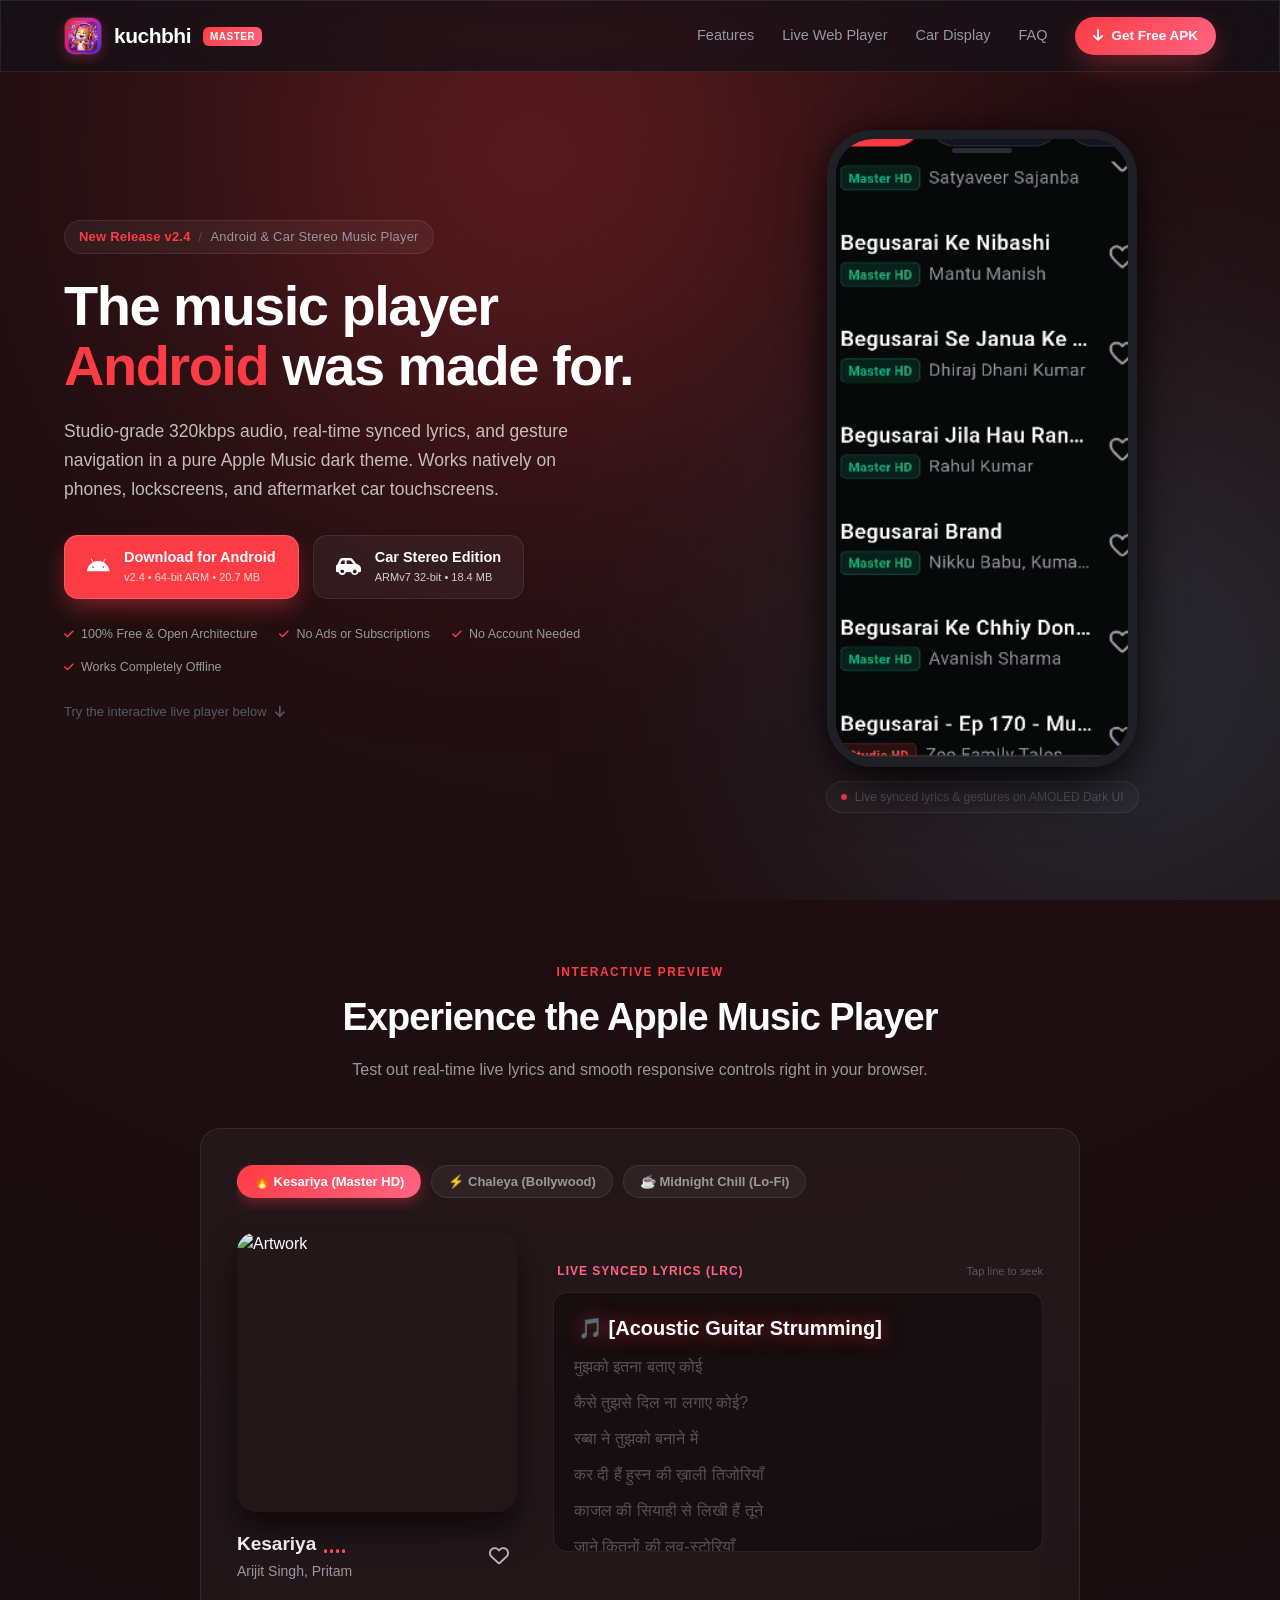
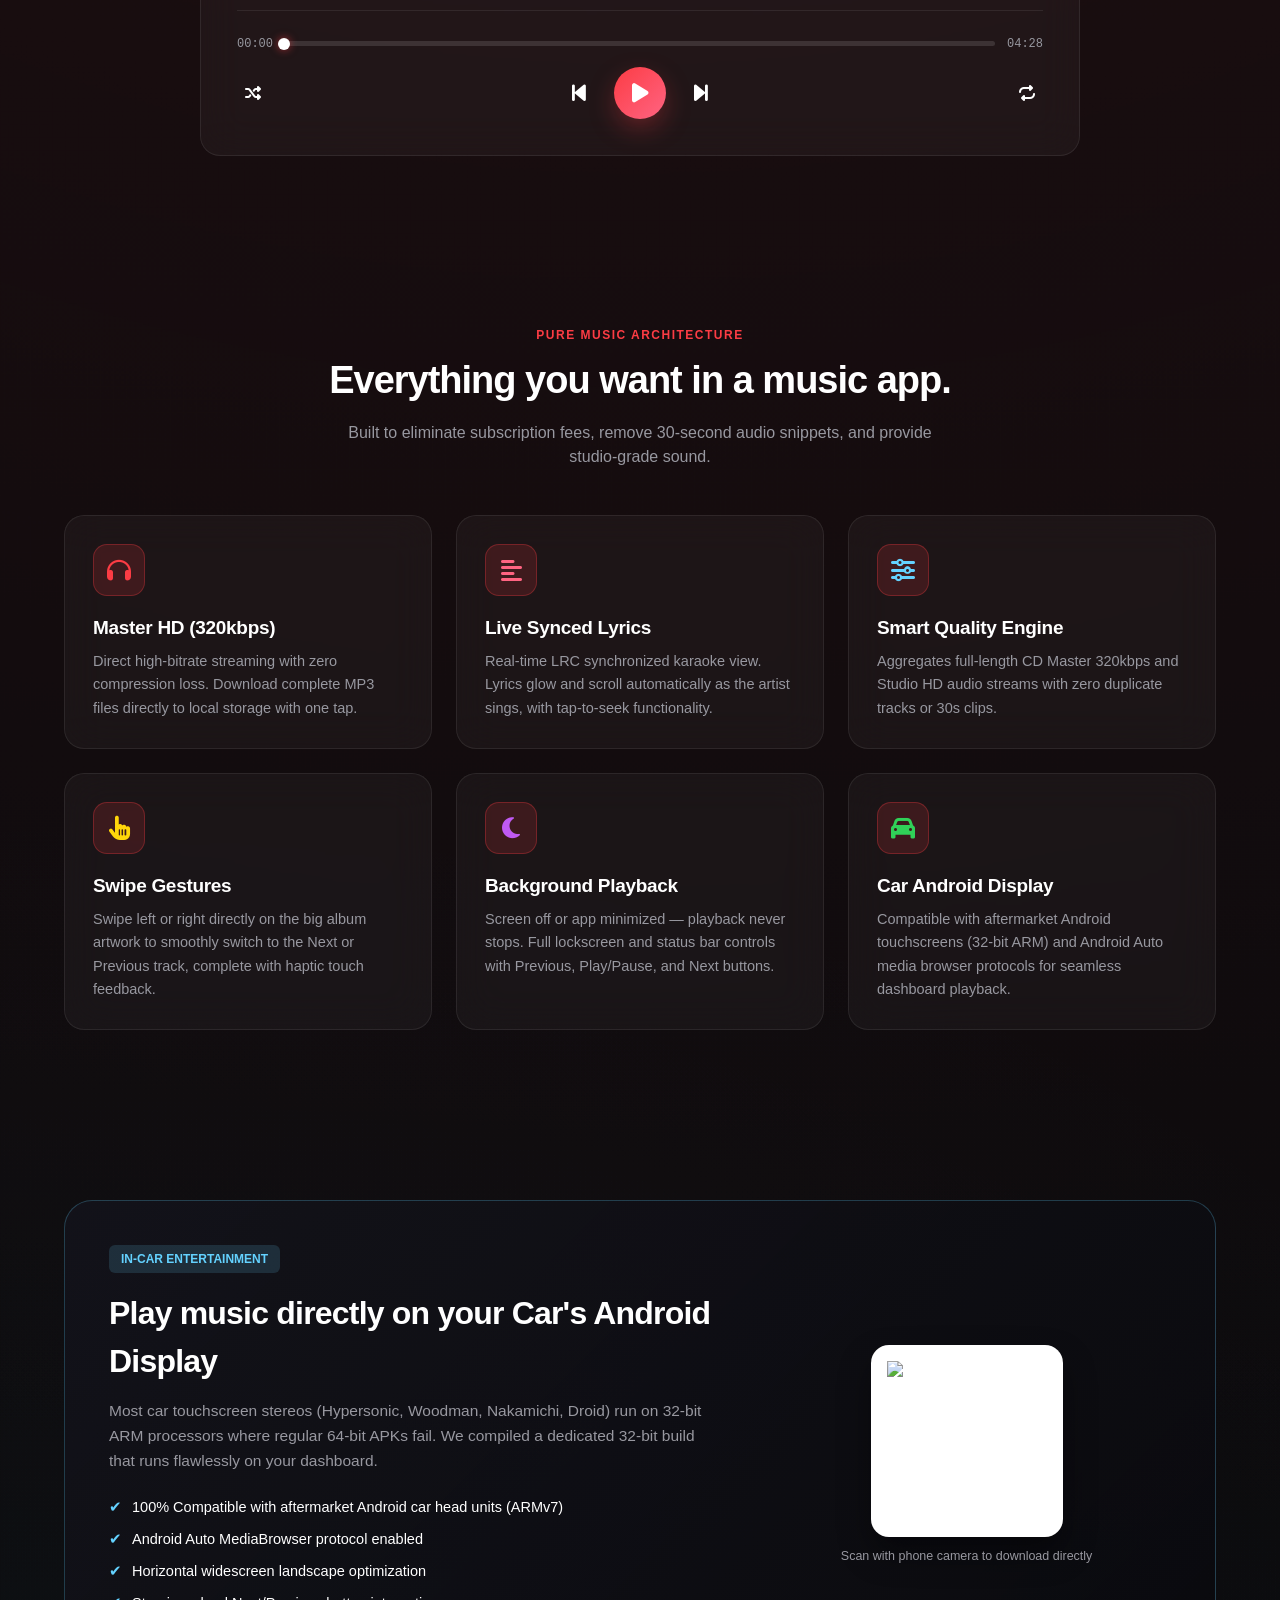
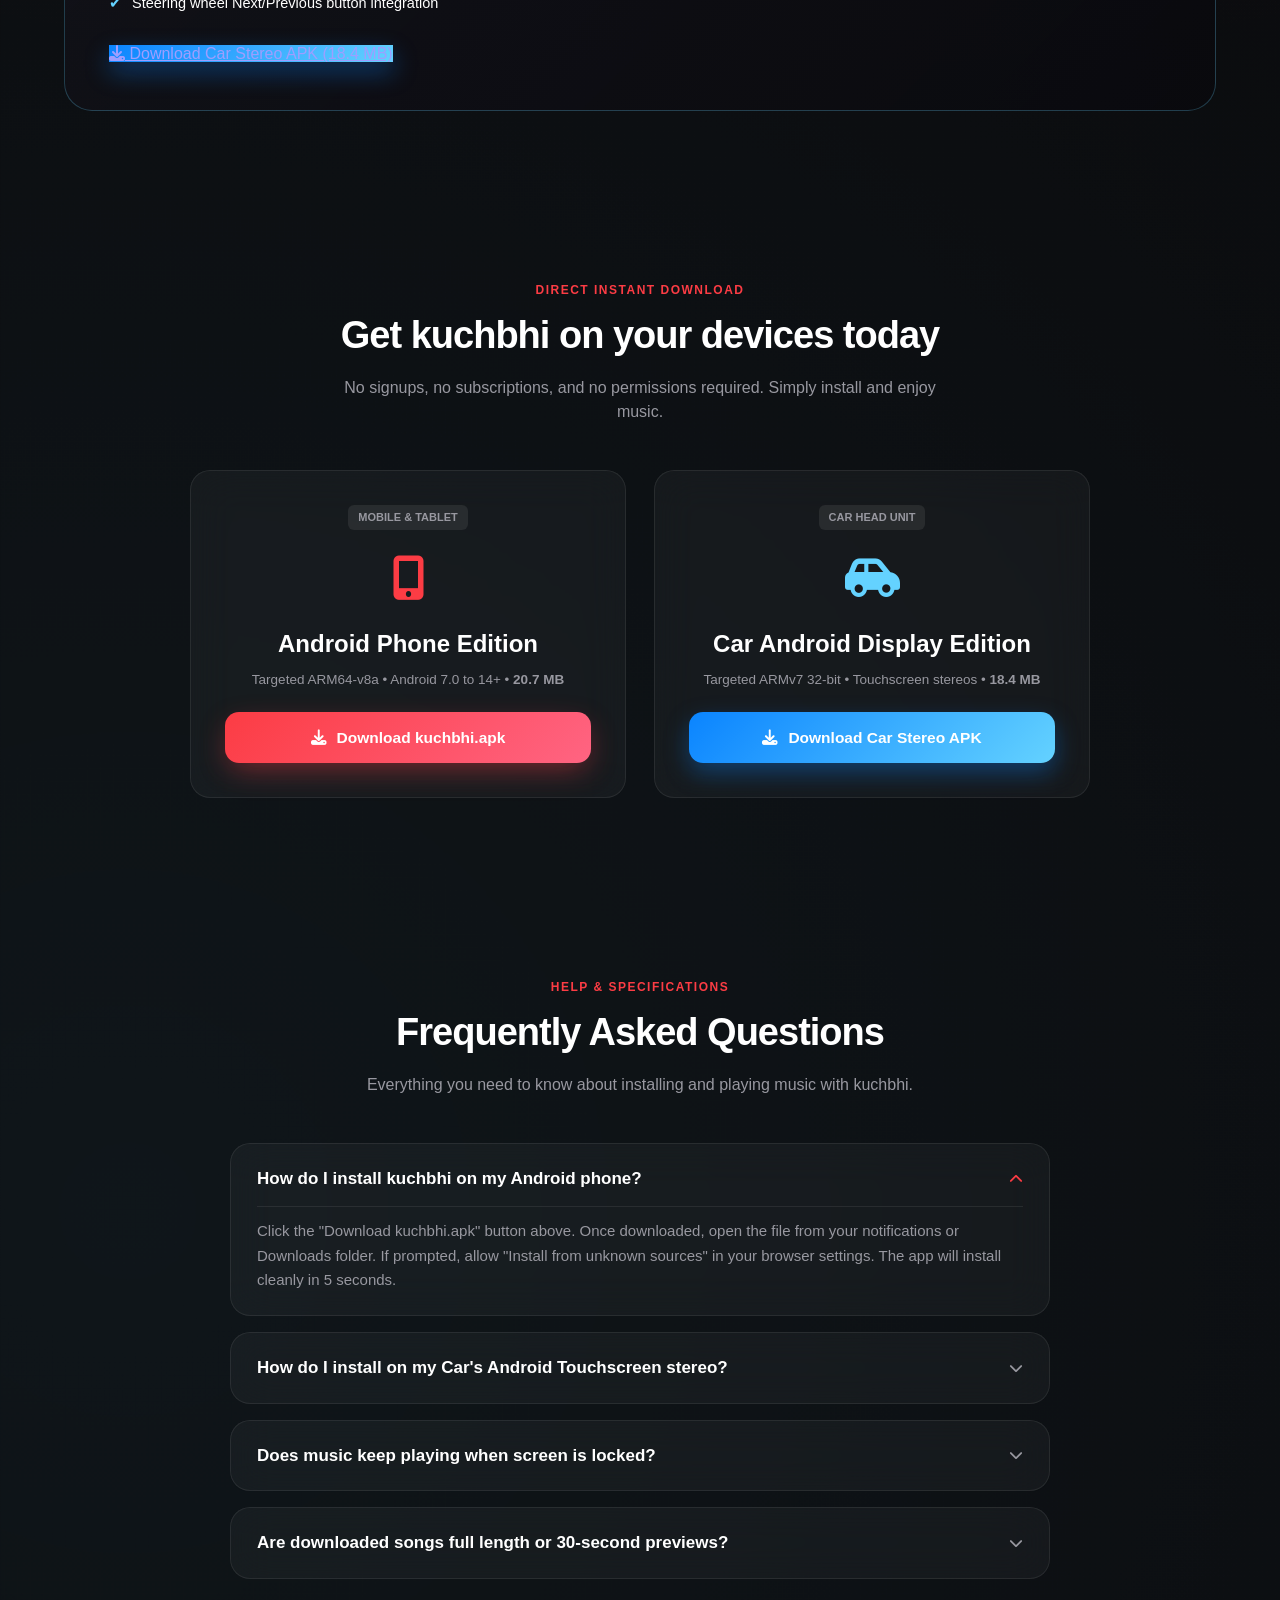
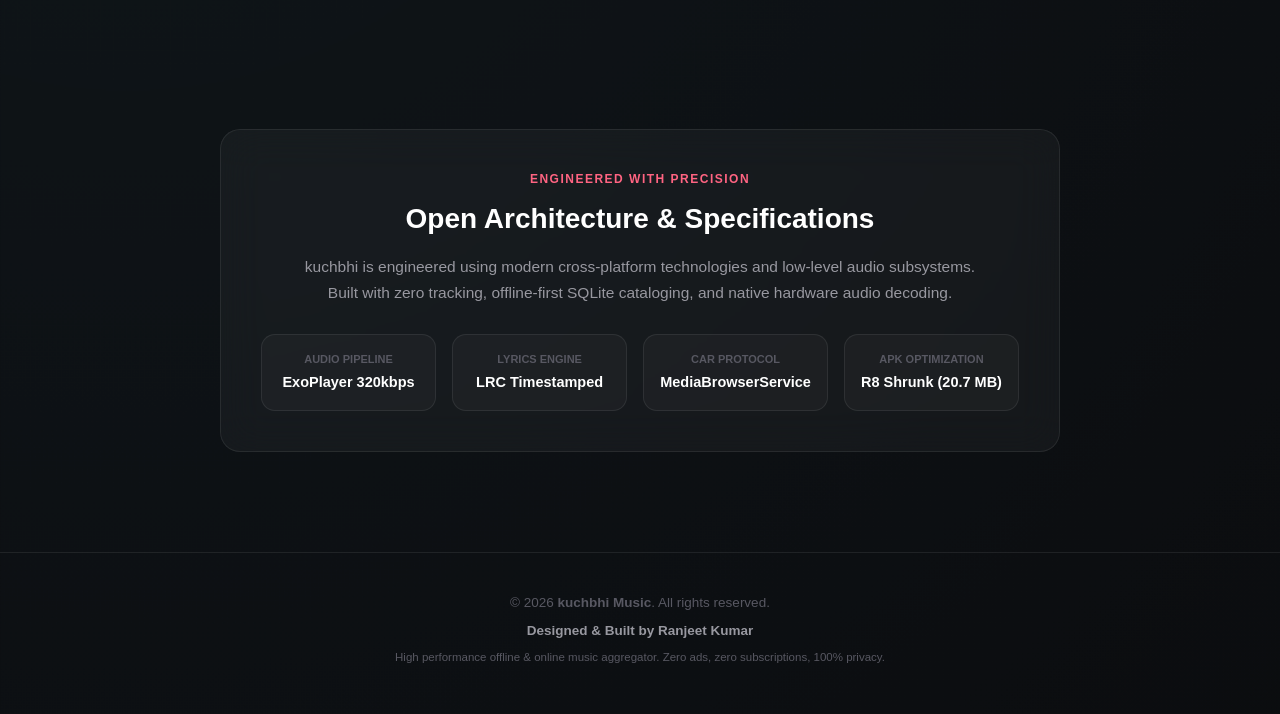
==== commit 18aca1d5: "fix: remove radio api and rebuild production apks" ====
--- a/index.html
+++ b/index.html
@@ -7,7 +7,7 @@
   <!-- Primary Meta Tags -->
   <title>kuchbhi — Free Apple Music Player for Android & Car Stereo | Master 320kbps & Live Lyrics</title>
   <meta name="title" content="kuchbhi — Free Apple Music Player for Android & Car Stereo | Master 320kbps & Live Lyrics" />
-  <meta name="description" content="Download kuchbhi APK — 100% Free Apple Music dark frosted audio player for Android and aftermarket Car Android touchscreens. Stream & download 320kbps Master HD, real-time synced lyrics, 24/7 Live Radio FM, and swipe gestures. Zero ads, zero subscriptions." />
+  <meta name="description" content="Download kuchbhi APK — 100% Free Apple Music dark frosted audio player for Android and aftermarket Car Android touchscreens. Stream & download 320kbps Master HD, real-time synced lyrics, and swipe gestures. Zero ads, zero subscriptions." />
   <meta name="keywords" content="kuchbhi, kuchbhi apk, apple music for android, car android display music app, 320kbps music player, offline mp3 player android, synced lyrics app, android auto music player, open source music app, music streaming apk, free music app no ads" />
   <meta name="author" content="Ranjeet Kumar" />
   <meta name="robots" content="index, follow, max-image-preview:large, max-snippet:-1, max-video-preview:-1" />
@@ -95,7 +95,7 @@
           "Real-time Synced Karaoke Lyrics (LRC)",
           "Aftermarket Car Android Display Compatibility (ARMv7 32-bit)",
           "Swipe Gestures on Album Art",
-          "24/7 Live Radio FM Stations",
+          "Smart Quality Deduplication & Multi-Source HD",
           "Instant 0ms Favorite Reactivity",
           "Background Playback & Lockscreen Notification Controls",
           "Offline MP3 Downloads with Tagging"
@@ -406,11 +406,11 @@
         <!-- Feature 3 -->
         <div class="glass-card feature-card">
           <div class="feature-icon-box">
-            <i class="fas fa-broadcast-tower" style="color: var(--accent-cyan);"></i>
-          </div>
-          <h3 class="feature-title">24/7 Live Radio FM</h3>
+            <i class="fas fa-sliders-h" style="color: var(--accent-cyan);"></i>
+          </div>
+          <h3 class="feature-title">Smart Quality Engine</h3>
           <p class="feature-desc">
-            Stream hundreds of live Indian and global radio stations across Bollywood, Punjabi, Mirchi, and international broadcasts with zero buffering.
+            Aggregates full-length CD Master 320kbps and Studio HD audio streams with zero duplicate tracks or 30s clips.
           </p>
         </div>
 
